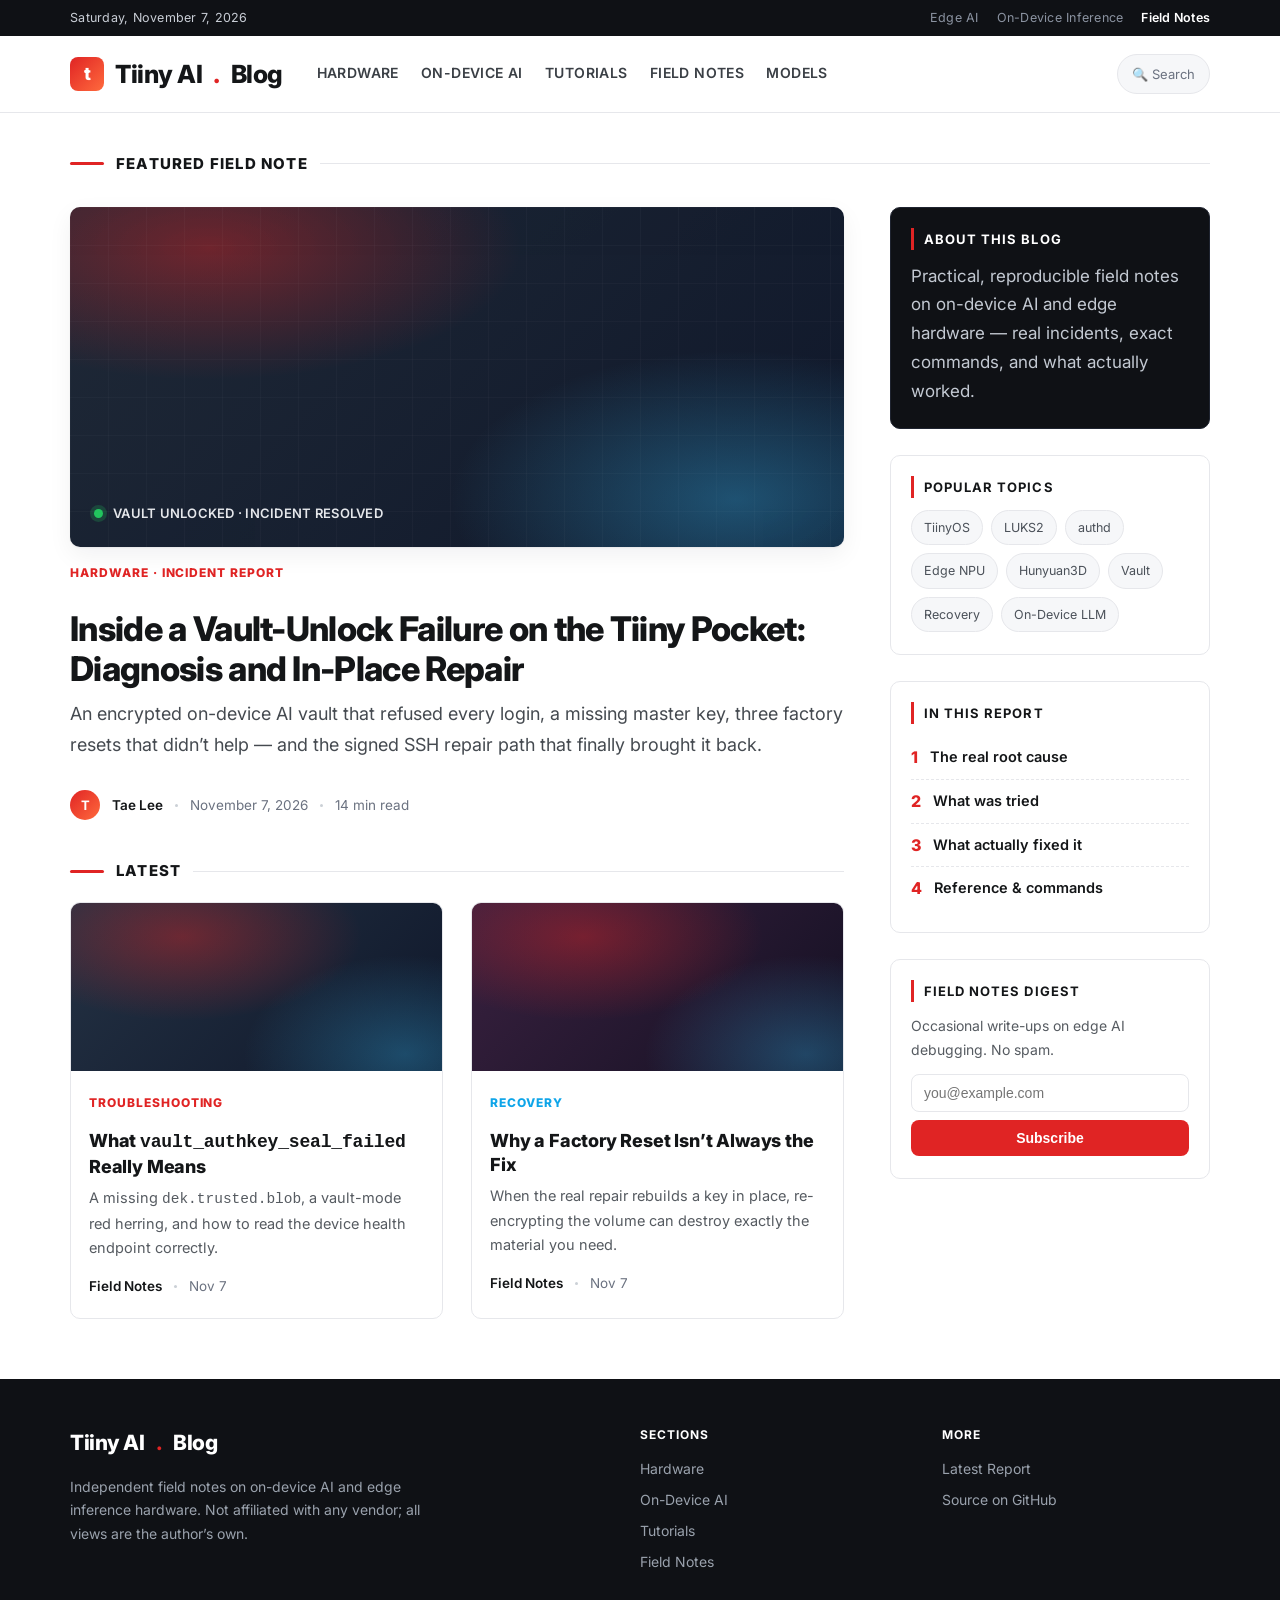
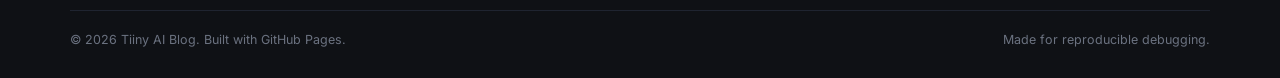
==== index.html @ 884d353c "Launch Tiiny AI Blog with vault-repair field note Static GitHub Pages site (original editorial theme" ====
<!doctype html>
<html lang="en">
<head>
<meta charset="utf-8">
<meta name="viewport" content="width=device-width, initial-scale=1">
<title>Tiiny AI Blog — On-Device AI, Edge Hardware &amp; Field Notes</title>
<meta name="description" content="Field notes and technical deep-dives on on-device AI, edge inference hardware, and the TiinyOS platform.">
<link rel="preconnect" href="https://fonts.googleapis.com">
<link rel="preconnect" href="https://fonts.gstatic.com" crossorigin>
<link href="https://fonts.googleapis.com/css2?family=Inter:wght@400;600;700;800&family=JetBrains+Mono:wght@400;600&display=swap" rel="stylesheet">
<link rel="stylesheet" href="assets/style.css">
</head>
<body>

<div class="topbar">
  <div class="container">
    <div>Saturday, November 7, 2026</div>
    <div class="tb-links"><span>Edge AI</span><span>On-Device Inference</span><strong>Field Notes</strong></div>
  </div>
</div>

<header class="masthead">
  <div class="container">
    <a class="brand" href="./index.html"><span class="mark">t</span>Tiiny&nbsp;AI<em>.</em>Blog</a>
    <nav class="nav">
      <a href="#">Hardware</a>
      <a href="#">On-Device AI</a>
      <a href="#">Tutorials</a>
      <a href="#">Field Notes</a>
      <a href="#">Models</a>
    </nav>
    <div class="search">🔍&nbsp;Search</div>
  </div>
</header>

<main class="container">

  <div class="sec-label">
    <span class="bar"></span><h2>Featured Field Note</h2><span class="rule"></span>
  </div>

  <div class="layout">
    <!-- MAIN COLUMN -->
    <section>
      <a class="hero" href="posts/tiiny-vault-repair-writeup.html">
        <div class="thumb">
          <div class="glow"></div><div class="grid-ov"></div>
          <div class="lockchip"><span class="dot"></span>VAULT&nbsp;UNLOCKED · INCIDENT RESOLVED</div>
        </div>
        <span class="cat" style="margin-top:16px">Hardware · Incident Report</span>
        <h1>Inside a Vault-Unlock Failure on the Tiiny Pocket: Diagnosis and In-Place Repair</h1>
        <p class="dek">An encrypted on-device AI vault that refused every login, a missing master
          key, three factory resets that didn’t help — and the signed SSH repair path that finally
          brought it back.</p>
      </a>
      <div class="meta">
        <span class="avatar">T</span>
        <span class="who">Tae Lee</span>
        <span class="sep"></span><span>November 7, 2026</span>
        <span class="sep"></span><span>14 min read</span>
      </div>

      <div class="sec-label">
        <span class="bar"></span><h2>Latest</h2><span class="rule"></span>
      </div>

      <div class="cards">
        <a class="card" href="posts/tiiny-vault-repair-writeup.html">
          <div class="thumb"><div class="glow"></div></div>
          <div class="pad">
            <span class="cat">Troubleshooting</span>
            <h3>What <code>vault_authkey_seal_failed</code> Really Means</h3>
            <p>A missing <code>dek.trusted.blob</code>, a vault-mode red herring, and how to read
              the device health endpoint correctly.</p>
            <div class="meta"><span class="who">Field Notes</span><span class="sep"></span><span>Nov 7</span></div>
          </div>
        </a>
        <a class="card" href="posts/tiiny-vault-repair-writeup.html">
          <div class="thumb c2"><div class="glow"></div></div>
          <div class="pad">
            <span class="cat alt">Recovery</span>
            <h3>Why a Factory Reset Isn’t Always the Fix</h3>
            <p>When the real repair rebuilds a key in place, re-encrypting the volume can destroy
              exactly the material you need.</p>
            <div class="meta"><span class="who">Field Notes</span><span class="sep"></span><span>Nov 7</span></div>
          </div>
        </a>
      </div>
    </section>

    <!-- SIDEBAR -->
    <aside class="side">
      <div class="box dark">
        <h4 style="color:#fff;border-color:var(--accent)">About this blog</h4>
        <p style="margin:0;color:#c3c9d2">Practical, reproducible field notes on on-device AI and
          edge hardware — real incidents, exact commands, and what actually worked.</p>
      </div>

      <div class="box">
        <h4>Popular Topics</h4>
        <div class="tags">
          <a href="#">TiinyOS</a><a href="#">LUKS2</a><a href="#">authd</a>
          <a href="#">Edge NPU</a><a href="#">Hunyuan3D</a><a href="#">Vault</a>
          <a href="#">Recovery</a><a href="#">On-Device LLM</a>
        </div>
      </div>

      <div class="box">
        <h4>In This Report</h4>
        <ul class="pop">
          <li><span class="n">1</span><a href="posts/tiiny-vault-repair-writeup.html#root-cause">The real root cause</a></li>
          <li><span class="n">2</span><a href="posts/tiiny-vault-repair-writeup.html#tried">What was tried</a></li>
          <li><span class="n">3</span><a href="posts/tiiny-vault-repair-writeup.html#fix">What actually fixed it</a></li>
          <li><span class="n">4</span><a href="posts/tiiny-vault-repair-writeup.html#reference">Reference &amp; commands</a></li>
        </ul>
      </div>

      <div class="box nl">
        <h4>Field Notes Digest</h4>
        <p>Occasional write-ups on edge AI debugging. No spam.</p>
        <input type="email" placeholder="you@example.com" aria-label="Email">
        <button class="btn">Subscribe</button>
      </div>
    </aside>
  </div>
</main>

<footer class="footer">
  <div class="container">
    <div class="cols">
      <div>
        <div class="brand">Tiiny&nbsp;AI<span style="color:var(--accent)">.</span>Blog</div>
        <p style="max-width:40ch">Independent field notes on on-device AI and edge inference
          hardware. Not affiliated with any vendor; all views are the author’s own.</p>
      </div>
      <div>
        <h5>Sections</h5>
        <ul><li><a href="#">Hardware</a></li><li><a href="#">On-Device AI</a></li>
          <li><a href="#">Tutorials</a></li><li><a href="#">Field Notes</a></li></ul>
      </div>
      <div>
        <h5>More</h5>
        <ul><li><a href="posts/tiiny-vault-repair-writeup.html">Latest Report</a></li>
          <li><a href="https://github.com/sqlreport/tiiny-ai-blog">Source on GitHub</a></li></ul>
      </div>
    </div>
    <div class="fine">
      <span>© 2026 Tiiny AI Blog. Built with GitHub Pages.</span>
      <span>Made for reproducible debugging.</span>
    </div>
  </div>
</footer>
</body>
</html>
---- assets/style.css ----
/* Tiiny AI Blog — editorial tech-news theme (original; inspired by the AI-news genre) */
:root{
  --accent:#e02424;
  --accent-dark:#b91c1c;
  --ink:#141618;
  --body:#2b2f33;
  --muted:#6b7280;
  --line:#e6e7eb;
  --bg:#ffffff;
  --bg-soft:#f6f7f9;
  --bg-dark:#0f1115;
  --code-bg:#0f172a;
  --maxw:1180px;
  --radius:10px;
  --shadow:0 1px 2px rgba(16,24,40,.06),0 8px 24px rgba(16,24,40,.06);
}
*{box-sizing:border-box}
html{-webkit-text-size-adjust:100%}
body{
  margin:0;background:var(--bg);color:var(--body);
  font-family:"Inter",system-ui,-apple-system,"Segoe UI",Roboto,Helvetica,Arial,sans-serif;
  font-size:17px;line-height:1.7;-webkit-font-smoothing:antialiased;
}
a{color:inherit;text-decoration:none}
img{max-width:100%;display:block}
.container{max-width:var(--maxw);margin:0 auto;padding:0 20px}

/* Top utility strip */
.topbar{background:var(--bg-dark);color:#c9ced6;font-size:12.5px;letter-spacing:.02em}
.topbar .container{display:flex;justify-content:space-between;align-items:center;height:36px}
.topbar .tb-links{display:flex;gap:18px}
.topbar .tb-links span{color:#8b93a1}
.topbar strong{color:#fff;font-weight:600}

/* Masthead */
.masthead{border-bottom:1px solid var(--line);background:#fff;position:sticky;top:0;z-index:40}
.masthead .container{display:flex;align-items:center;gap:28px;height:76px}
.brand{display:flex;align-items:center;gap:11px;font-weight:800;color:var(--ink);
  font-size:25px;letter-spacing:-.02em;white-space:nowrap}
.brand .mark{display:inline-flex;width:34px;height:34px;border-radius:8px;
  background:linear-gradient(135deg,var(--accent),#ff6a3d);align-items:center;justify-content:center;
  color:#fff;font-weight:800;font-size:18px}
.brand em{color:var(--accent);font-style:normal}
.nav{display:flex;gap:22px;margin-left:6px;flex:1;overflow:hidden}
.nav a{font-weight:600;font-size:14px;color:#3a3f45;text-transform:uppercase;letter-spacing:.03em;
  padding:6px 0;border-bottom:2px solid transparent;transition:color .15s,border-color .15s}
.nav a:hover{color:var(--accent);border-color:var(--accent)}
.search{margin-left:auto;display:flex;align-items:center;gap:8px;border:1px solid var(--line);
  border-radius:999px;padding:8px 14px;color:var(--muted);font-size:13px;background:var(--bg-soft)}

/* Section label */
.sec-label{display:flex;align-items:center;gap:12px;margin:38px 0 18px}
.sec-label h2{font-size:15px;text-transform:uppercase;letter-spacing:.08em;color:var(--ink);
  margin:0;font-weight:800}
.sec-label .bar{height:3px;background:var(--accent);width:34px;border-radius:2px}
.sec-label .rule{flex:1;height:1px;background:var(--line)}

/* Layout grid */
.layout{display:grid;grid-template-columns:1fr 320px;gap:46px;margin:30px 0 60px}
@media(max-width:900px){.layout{grid-template-columns:1fr;gap:34px}}

/* Category tag */
.cat{display:inline-block;color:var(--accent);font-weight:800;font-size:12px;
  text-transform:uppercase;letter-spacing:.08em;margin-bottom:10px}
.cat.alt{color:#0ea5e9}

/* Hero / featured */
.hero{display:block;margin-bottom:30px}
.hero .thumb{height:340px;border-radius:var(--radius);overflow:hidden;position:relative;
  background:linear-gradient(135deg,#1f2937,#0f172a);box-shadow:var(--shadow)}
.hero .thumb .glow{position:absolute;inset:0;
  background:
    radial-gradient(520px 220px at 18% 12%,rgba(224,36,36,.42),transparent 60%),
    radial-gradient(460px 240px at 86% 86%,rgba(56,189,248,.34),transparent 62%);}
.hero .thumb .grid-ov{position:absolute;inset:0;opacity:.18;
  background-image:linear-gradient(rgba(255,255,255,.14) 1px,transparent 1px),
    linear-gradient(90deg,rgba(255,255,255,.14) 1px,transparent 1px);
  background-size:38px 38px}
.hero .thumb .lockchip{position:absolute;left:24px;bottom:22px;display:flex;gap:10px;align-items:center;
  color:#e5e7eb;font-size:13px;font-weight:600;letter-spacing:.02em}
.hero .thumb .lockchip .dot{width:9px;height:9px;border-radius:50%;background:#22c55e;
  box-shadow:0 0 0 4px rgba(34,197,94,.22)}
.hero h1{font-size:34px;line-height:1.18;letter-spacing:-.02em;color:var(--ink);margin:16px 0 10px;font-weight:800}
.hero p.dek{font-size:18px;color:#454a50;margin:0 0 14px}

/* meta row */
.meta{display:flex;align-items:center;gap:12px;color:var(--muted);font-size:13.5px}
.meta .avatar{width:30px;height:30px;border-radius:50%;background:linear-gradient(135deg,var(--accent),#ff6a3d);
  color:#fff;display:inline-flex;align-items:center;justify-content:center;font-weight:700;font-size:13px}
.meta .who{color:var(--ink);font-weight:600}
.meta .sep{width:3px;height:3px;border-radius:50%;background:#cbd0d6}

/* article cards */
.cards{display:grid;grid-template-columns:1fr 1fr;gap:28px}
@media(max-width:620px){.cards{grid-template-columns:1fr}}
.card{border:1px solid var(--line);border-radius:var(--radius);overflow:hidden;background:#fff;
  transition:box-shadow .18s,transform .18s}
.card:hover{box-shadow:var(--shadow);transform:translateY(-2px)}
.card .thumb{height:168px;background:linear-gradient(135deg,#243244,#0f172a);position:relative}
.card .thumb.c2{background:linear-gradient(135deg,#3a2140,#131022)}
.card .thumb .glow{position:absolute;inset:0;
  background:radial-gradient(300px 140px at 30% 20%,rgba(224,36,36,.4),transparent 60%),
    radial-gradient(260px 160px at 90% 90%,rgba(56,189,248,.3),transparent 62%)}
.card .pad{padding:16px 18px 20px}
.card h3{font-size:18px;line-height:1.3;color:var(--ink);margin:6px 0 8px;font-weight:800;letter-spacing:-.01em}
.card p{font-size:14.5px;color:#565b61;margin:0 0 14px}

/* Sidebar */
.side .box{border:1px solid var(--line);border-radius:var(--radius);padding:20px 20px 22px;margin-bottom:26px;background:#fff}
.side .box.dark{background:var(--bg-dark);border-color:#1f2430;color:#cfd4dc}
.side .box.dark h4,.side .box.dark .brand-sm{color:#fff}
.side h4{margin:0 0 12px;font-size:13px;text-transform:uppercase;letter-spacing:.08em;color:var(--ink);
  border-left:3px solid var(--accent);padding-left:10px}
.side ul{list-style:none;margin:0;padding:0}
.side .tags{display:flex;flex-wrap:wrap;gap:8px}
.side .tags a{font-size:12.5px;border:1px solid var(--line);border-radius:999px;padding:6px 12px;color:#4b5159;background:var(--bg-soft)}
.side .tags a:hover{border-color:var(--accent);color:var(--accent)}
.side .pop li{display:flex;gap:12px;padding:11px 0;border-bottom:1px dashed var(--line)}
.side .pop li:last-child{border-bottom:0}
.side .pop .n{color:var(--accent);font-weight:800;font-size:16px;line-height:1.3}
.side .pop a{font-weight:600;font-size:14.5px;color:var(--ink);line-height:1.35}
.side .nl p{font-size:14px;color:#565b61;margin:0 0 12px}
.side .nl input{width:100%;border:1px solid var(--line);border-radius:8px;padding:10px 12px;font-size:14px;margin-bottom:8px}
.btn{display:inline-block;background:var(--accent);color:#fff;font-weight:700;font-size:14px;border:0;
  border-radius:8px;padding:10px 16px;cursor:pointer;width:100%;text-align:center}
.btn:hover{background:var(--accent-dark)}

/* ===== Article page ===== */
.article{max-width:800px;margin:0 auto;padding:0 20px}
.crumbs{font-size:13px;color:var(--muted);margin:26px 0 18px}
.crumbs a:hover{color:var(--accent)}
.article h1.title{font-size:40px;line-height:1.14;letter-spacing:-.022em;color:var(--ink);margin:10px 0 16px;font-weight:800}
.article .dek{font-size:20px;line-height:1.5;color:#454a50;margin:0 0 22px}
.byline{display:flex;align-items:center;gap:12px;padding:16px 0;border-top:1px solid var(--line);border-bottom:1px solid var(--line);margin-bottom:26px}
.byline .avatar{width:42px;height:42px;border-radius:50%;background:linear-gradient(135deg,var(--accent),#ff6a3d);
  color:#fff;display:inline-flex;align-items:center;justify-content:center;font-weight:700}
.byline .who{color:var(--ink);font-weight:700;font-size:14.5px}
.byline .sub{color:var(--muted);font-size:13px}
.article .banner{height:300px;border-radius:12px;overflow:hidden;position:relative;margin-bottom:30px;
  background:linear-gradient(135deg,#1f2937,#0f172a);box-shadow:var(--shadow)}
.article .banner .glow{position:absolute;inset:0;
  background:radial-gradient(520px 240px at 16% 12%,rgba(224,36,36,.4),transparent 60%),
    radial-gradient(520px 260px at 88% 88%,rgba(56,189,248,.32),transparent 62%)}
.article .banner .grid-ov{position:absolute;inset:0;opacity:.16;
  background-image:linear-gradient(rgba(255,255,255,.14) 1px,transparent 1px),
    linear-gradient(90deg,rgba(255,255,255,.14) 1px,transparent 1px);background-size:40px 40px}
.article .banner .cap{position:absolute;left:22px;bottom:18px;color:#cbd5e1;font-size:12.5px}

.prose{font-size:17.5px;line-height:1.78;color:#23272b}
.prose h2{font-size:25px;letter-spacing:-.01em;color:var(--ink);margin:40px 0 14px;font-weight:800;
  padding-bottom:8px;border-bottom:2px solid var(--line)}
.prose h3{font-size:19px;color:var(--ink);margin:28px 0 10px;font-weight:700}
.prose p{margin:0 0 18px}
.prose ul,.prose ol{margin:0 0 18px;padding-left:22px}
.prose li{margin:7px 0}
.prose strong{color:var(--ink)}
.prose a{color:var(--accent);text-decoration:underline;text-underline-offset:2px}
.prose blockquote{margin:22px 0;padding:14px 20px;background:var(--bg-soft);border-left:4px solid var(--accent);
  border-radius:0 8px 8px 0;color:#3b4047;font-style:italic}
.prose blockquote p{margin:0}
.callout{margin:22px 0;padding:16px 18px;border:1px solid #fde0d6;background:#fff7f4;border-radius:10px;color:#7a2e1b}
.callout strong{color:var(--accent-dark)}
.prose code{background:#eef0f3;color:#b91c1c;padding:2px 6px;border-radius:5px;font-size:.88em;
  font-family:"JetBrains Mono",ui-monospace,SFMono-Regular,Menlo,Consolas,monospace}
.prose pre{background:var(--code-bg);color:#e2e8f0;padding:16px 18px;border-radius:10px;overflow:auto;
  margin:0 0 20px;font-size:14px;line-height:1.6;box-shadow:var(--shadow)}
.prose pre code{background:none;color:inherit;padding:0;font-size:14px}
.prose table{width:100%;border-collapse:collapse;margin:0 0 22px;font-size:15px}
.prose th,.prose td{border:1px solid var(--line);padding:10px 12px;text-align:left;vertical-align:top}
.prose th{background:var(--bg-soft);font-weight:700;color:var(--ink)}
.prose tr:nth-child(even) td{background:#fbfbfc}
.status{display:inline-flex;align-items:center;gap:8px;background:#ecfdf3;color:#067647;border:1px solid #abefc6;
  border-radius:999px;padding:6px 14px;font-weight:700;font-size:14px;margin:4px 0 8px}
.status .dot{width:8px;height:8px;border-radius:50%;background:#16a34a}
.tagrow{display:flex;flex-wrap:wrap;gap:8px;margin:34px 0 10px}
.tagrow a{font-size:12.5px;border:1px solid var(--line);border-radius:999px;padding:6px 12px;color:#4b5159;background:var(--bg-soft)}

/* Footer */
.footer{background:var(--bg-dark);color:#9aa2ad;margin-top:40px;padding:46px 0 30px;font-size:14px}
.footer .cols{display:grid;grid-template-columns:2fr 1fr 1fr;gap:34px}
@media(max-width:700px){.footer .cols{grid-template-columns:1fr}}
.footer .brand{color:#fff;font-size:21px;margin-bottom:10px}
.footer h5{color:#fff;text-transform:uppercase;font-size:12px;letter-spacing:.08em;margin:0 0 12px}
.footer ul{list-style:none;padding:0;margin:0}
.footer li{margin:7px 0}
.footer a:hover{color:#fff}
.footer .fine{border-top:1px solid #1f2430;margin-top:30px;padding-top:18px;color:#6b7280;font-size:12.5px;
  display:flex;justify-content:space-between;flex-wrap:wrap;gap:8px}
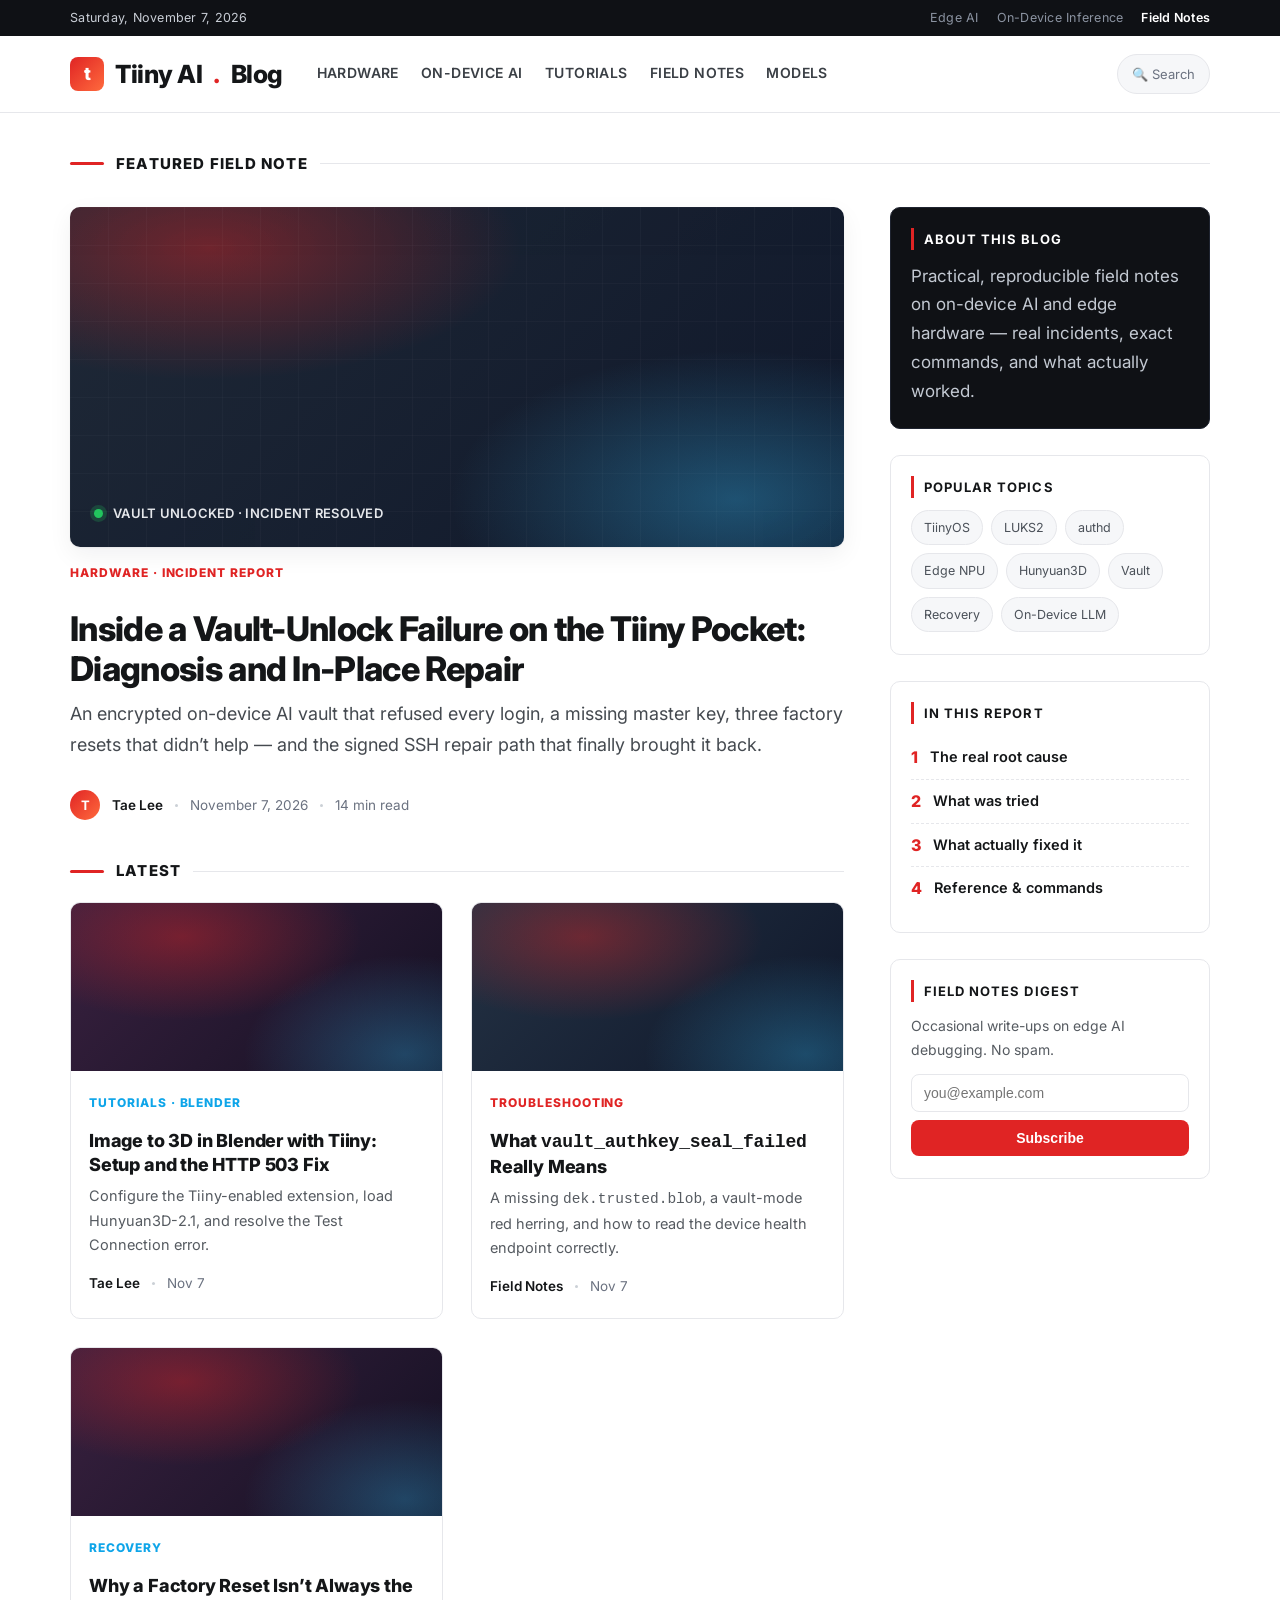
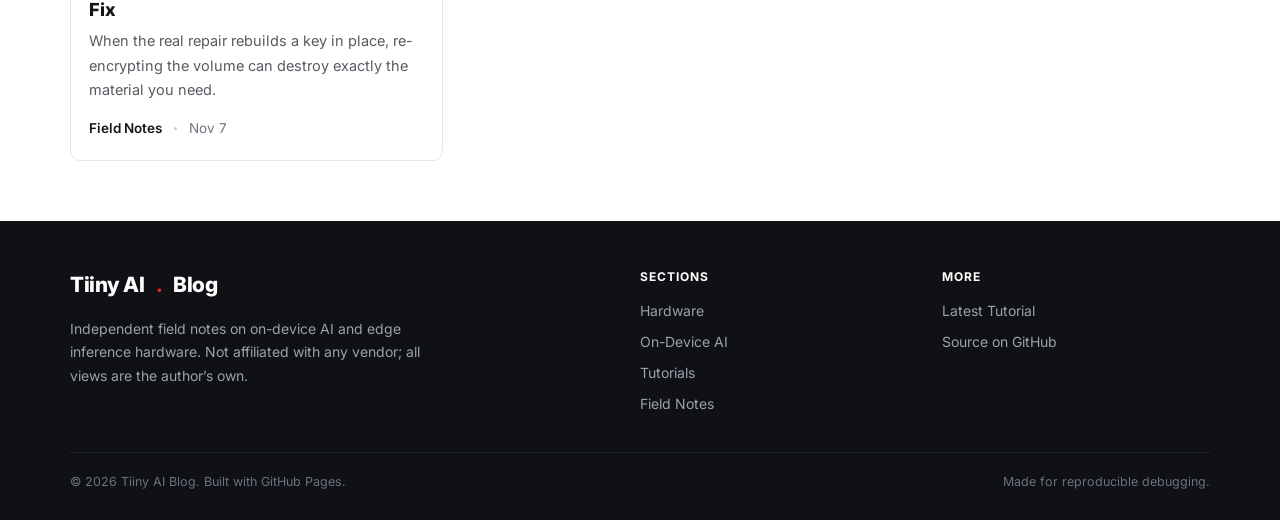
==== commit 15b02bf4: "Add Blender and Tiiny image-to-3D setup guide" ====
--- a/index.html
+++ b/index.html
@@ -65,6 +65,15 @@
       </div>
 
       <div class="cards">
+        <a class="card" href="posts/blender-image-to-3d-tiiny.html">
+          <div class="thumb c2"><div class="glow"></div></div>
+          <div class="pad">
+            <span class="cat alt">Tutorials · Blender</span>
+            <h3>Image to 3D in Blender with Tiiny: Setup and the HTTP 503 Fix</h3>
+            <p>Configure the Tiiny-enabled extension, load Hunyuan3D-2.1, and resolve the Test Connection error.</p>
+            <div class="meta"><span class="who">Tae Lee</span><span class="sep"></span><span>Nov 7</span></div>
+          </div>
+        </a>
         <a class="card" href="posts/tiiny-vault-repair-writeup.html">
           <div class="thumb"><div class="glow"></div></div>
           <div class="pad">
@@ -140,7 +149,7 @@
       </div>
       <div>
         <h5>More</h5>
-        <ul><li><a href="posts/tiiny-vault-repair-writeup.html">Latest Report</a></li>
+        <ul><li><a href="posts/blender-image-to-3d-tiiny.html">Latest Tutorial</a></li>
           <li><a href="https://github.com/sqlreport/tiiny-ai-blog">Source on GitHub</a></li></ul>
       </div>
     </div>
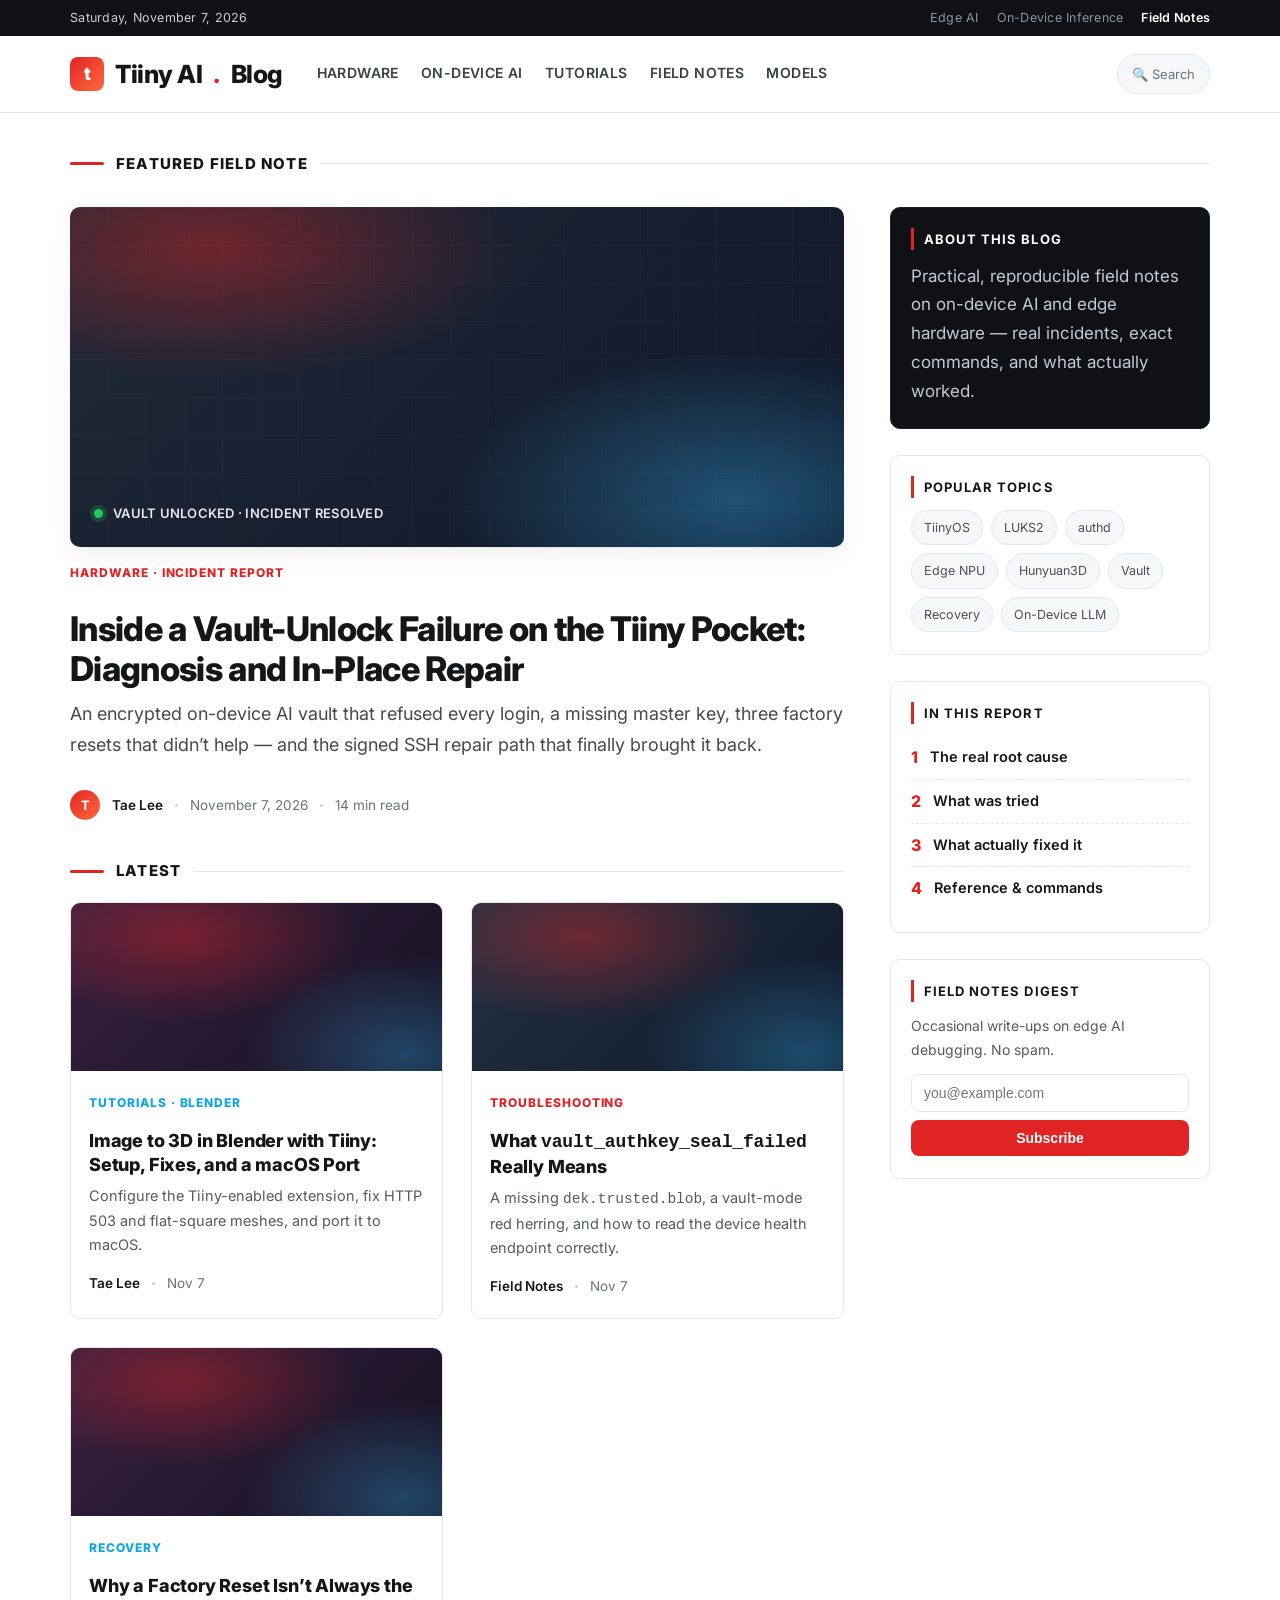
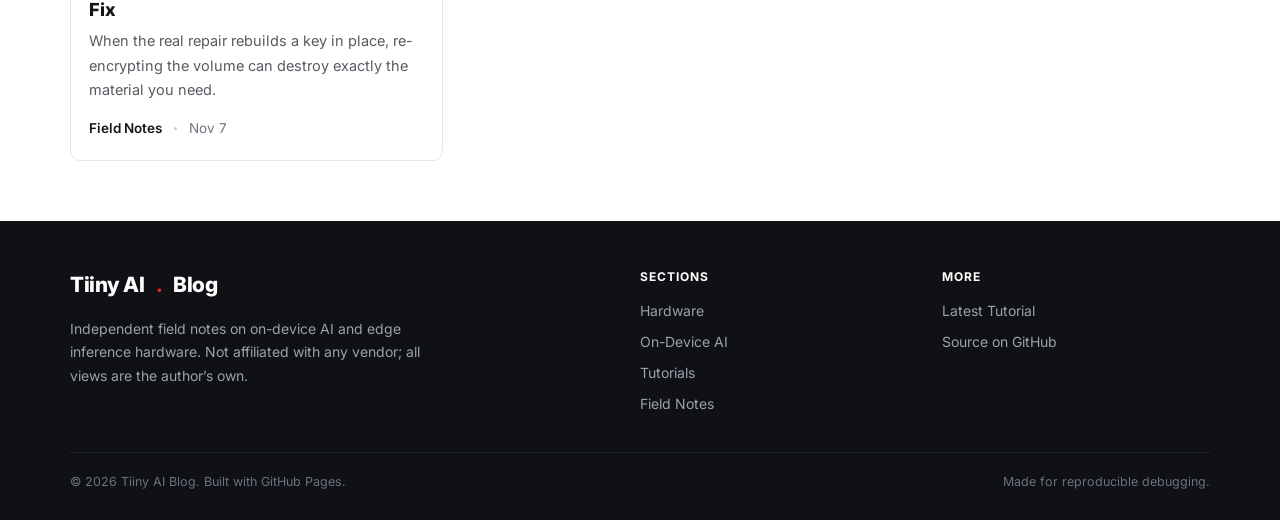
==== commit 55ac8db2: "Add flat-square fix and macOS port guide to Blender post Extend the Image to 3D in Blender with Tiin" ====
--- a/index.html
+++ b/index.html
@@ -69,8 +69,8 @@
           <div class="thumb c2"><div class="glow"></div></div>
           <div class="pad">
             <span class="cat alt">Tutorials · Blender</span>
-            <h3>Image to 3D in Blender with Tiiny: Setup and the HTTP 503 Fix</h3>
-            <p>Configure the Tiiny-enabled extension, load Hunyuan3D-2.1, and resolve the Test Connection error.</p>
+            <h3>Image to 3D in Blender with Tiiny: Setup, Fixes, and a macOS Port</h3>
+            <p>Configure the Tiiny-enabled extension, fix HTTP 503 and flat-square meshes, and port it to macOS.</p>
             <div class="meta"><span class="who">Tae Lee</span><span class="sep"></span><span>Nov 7</span></div>
           </div>
         </a>
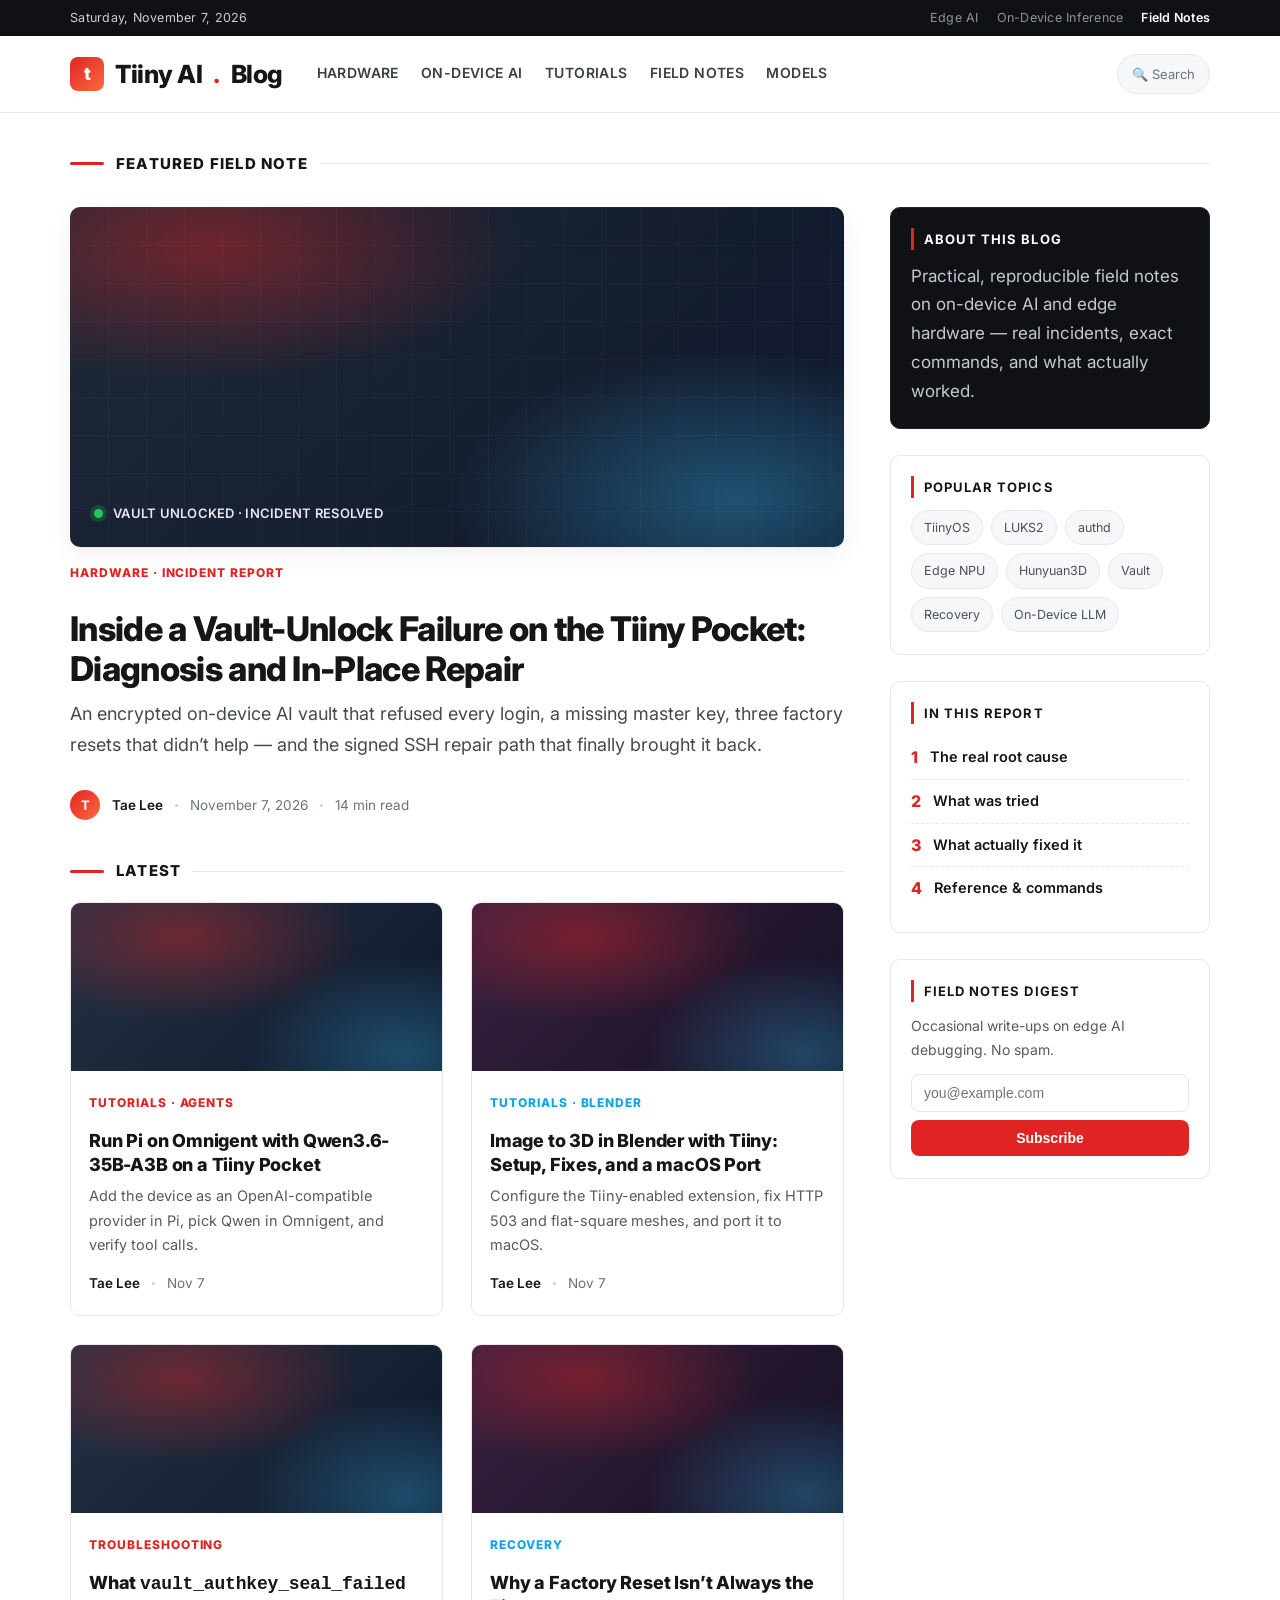
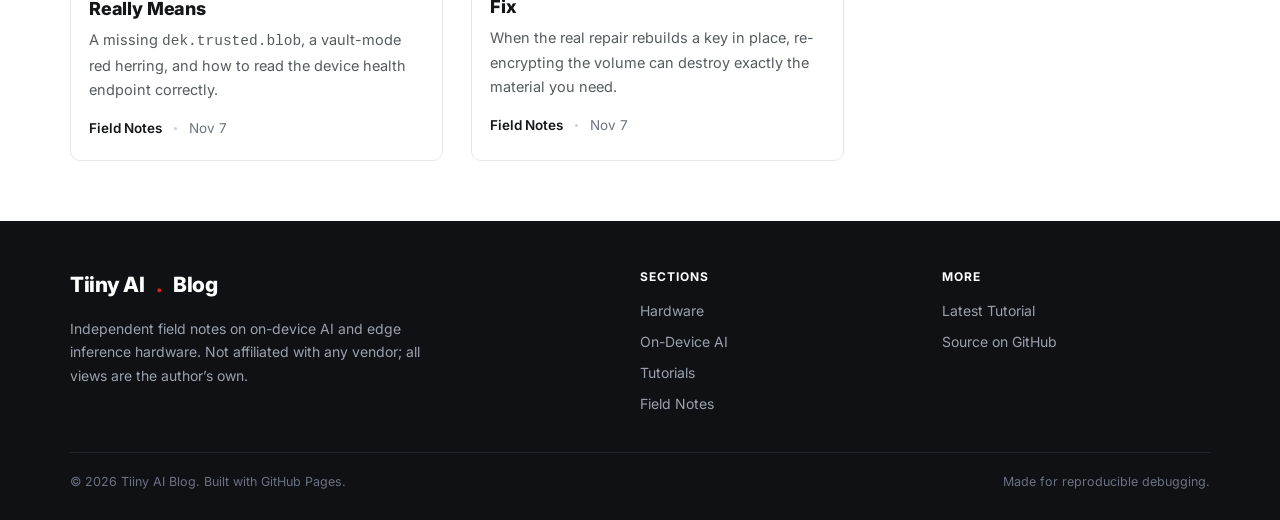
==== commit fe99a443: "Add guide to running Pi on Omnigent with Qwen on a Tiiny Pocket Co-Authored-By: Claude Opus 5.5 <nor" ====
--- a/index.html
+++ b/index.html
@@ -65,6 +65,15 @@
       </div>
 
       <div class="cards">
+        <a class="card" href="posts/tiiny-pi-setup-guide.html">
+          <div class="thumb"><div class="glow"></div></div>
+          <div class="pad">
+            <span class="cat">Tutorials · Agents</span>
+            <h3>Run Pi on Omnigent with Qwen3.6-35B-A3B on a Tiiny Pocket</h3>
+            <p>Add the device as an OpenAI-compatible provider in Pi, pick Qwen in Omnigent, and verify tool calls.</p>
+            <div class="meta"><span class="who">Tae Lee</span><span class="sep"></span><span>Nov 7</span></div>
+          </div>
+        </a>
         <a class="card" href="posts/blender-image-to-3d-tiiny.html">
           <div class="thumb c2"><div class="glow"></div></div>
           <div class="pad">
@@ -149,7 +158,7 @@
       </div>
       <div>
         <h5>More</h5>
-        <ul><li><a href="posts/blender-image-to-3d-tiiny.html">Latest Tutorial</a></li>
+        <ul><li><a href="posts/tiiny-pi-setup-guide.html">Latest Tutorial</a></li>
           <li><a href="https://github.com/sqlreport/tiiny-ai-blog">Source on GitHub</a></li></ul>
       </div>
     </div>
--- a/assets/style.css
+++ b/assets/style.css
@@ -169,6 +169,9 @@
 .prose th,.prose td{border:1px solid var(--line);padding:10px 12px;text-align:left;vertical-align:top}
 .prose th{background:var(--bg-soft);font-weight:700;color:var(--ink)}
 .prose tr:nth-child(even) td{background:#fbfbfc}
+.prose figure{margin:26px 0 28px}
+.prose figure img{width:100%;height:auto;border:1px solid var(--line);border-radius:10px;background:#1d1d1d}
+.prose figcaption{margin-top:9px;font-size:14px;line-height:1.55;color:var(--muted);text-align:center}
 .status{display:inline-flex;align-items:center;gap:8px;background:#ecfdf3;color:#067647;border:1px solid #abefc6;
   border-radius:999px;padding:6px 14px;font-weight:700;font-size:14px;margin:4px 0 8px}
 .status .dot{width:8px;height:8px;border-radius:50%;background:#16a34a}
